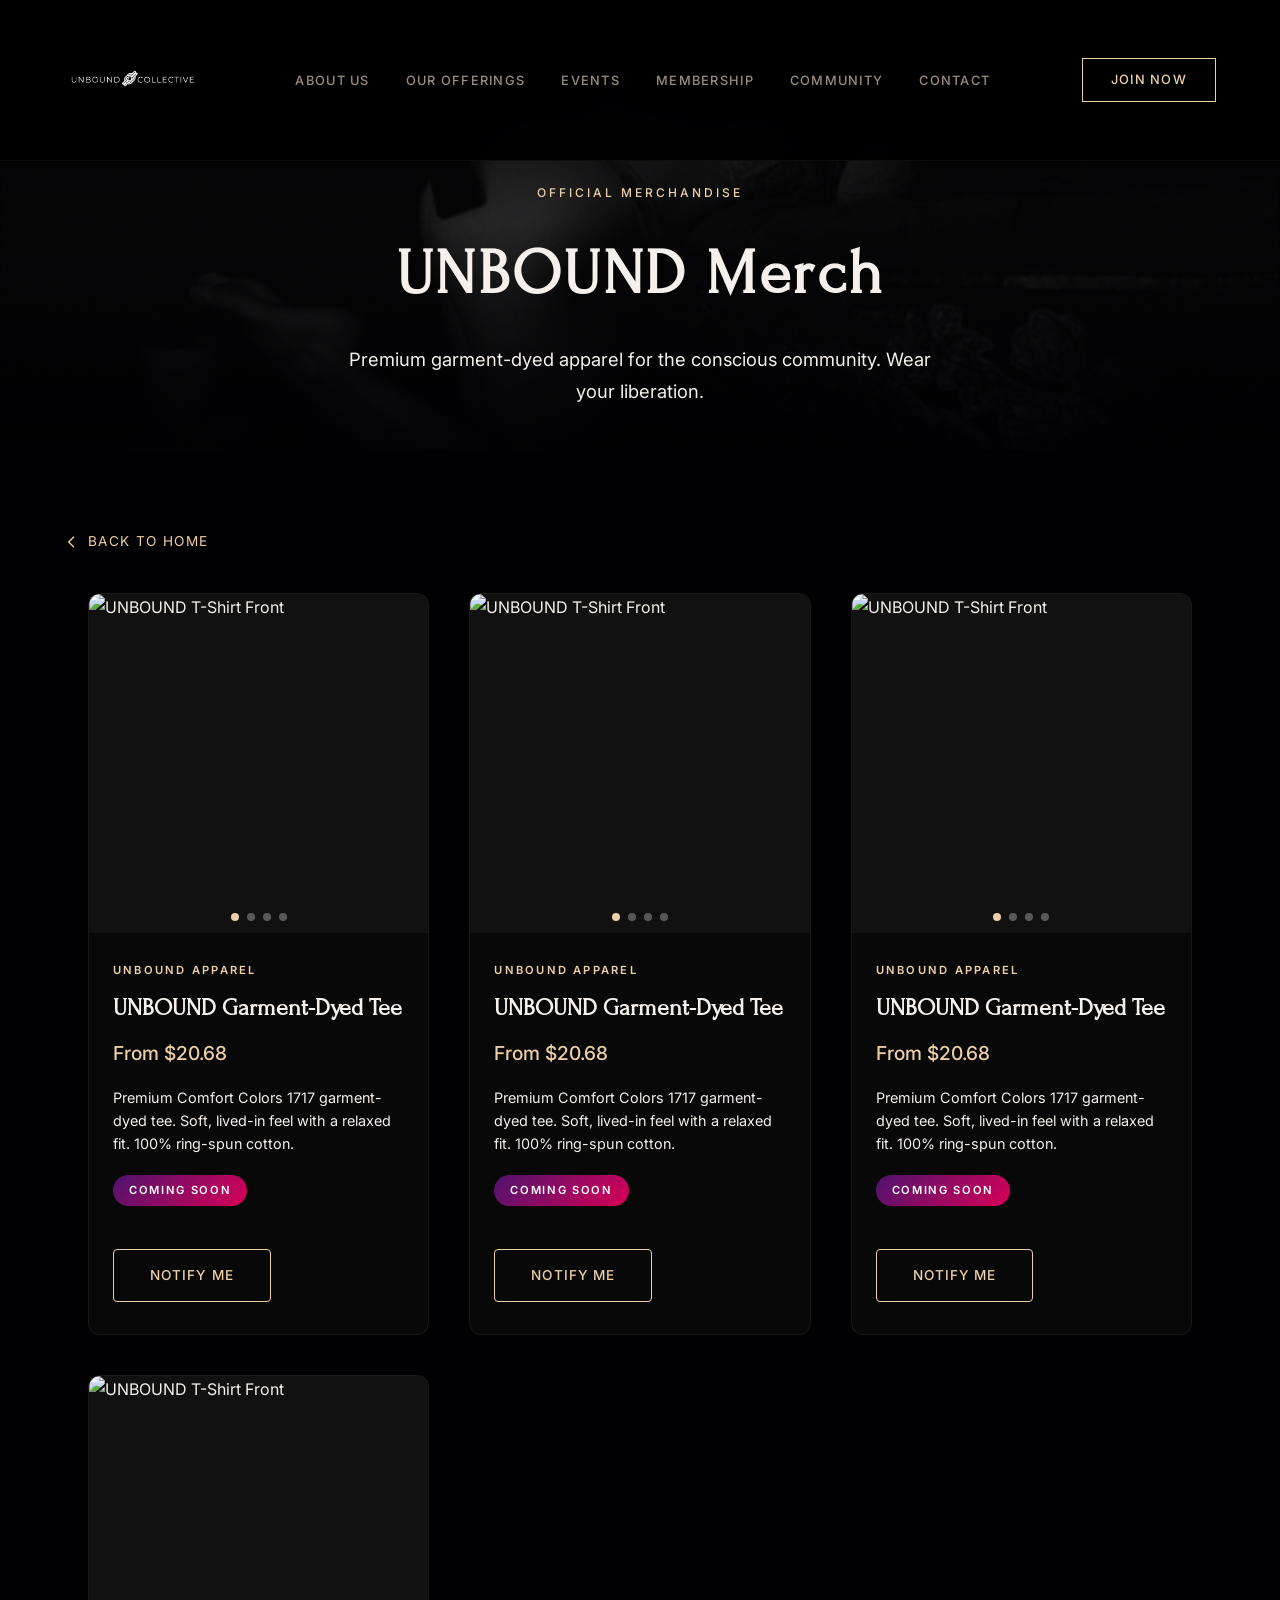
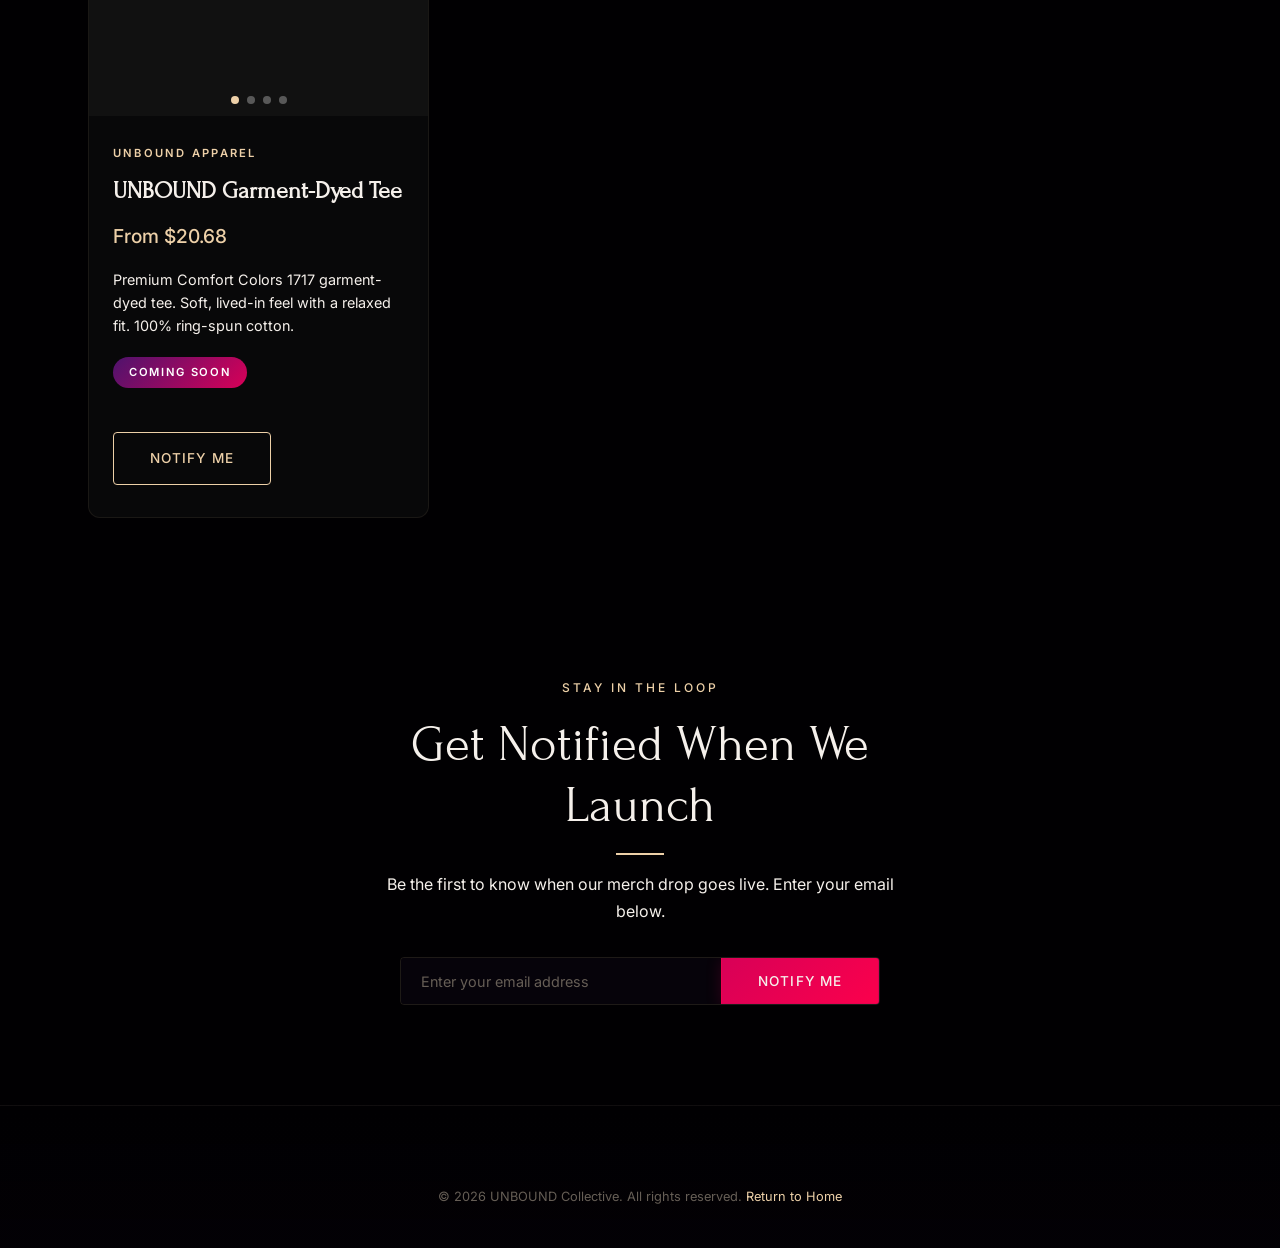
==== merch.html @ 44824652 "Add merch.html page with Printify products, link from main site merch teaser" ====
<!DOCTYPE html>
<html lang="en">
<head>
    <meta charset="UTF-8">
    <meta name="viewport" content="width=device-width, initial-scale=1.0">
    <title>UNBOUND Collective — Merch</title>
    <meta name="description" content="Official UNBOUND Collective merchandise. Premium garment-dyed apparel for the conscious community.">
    <meta property="og:title" content="UNBOUND Collective — Merch">
    <meta property="og:description" content="Official UNBOUND Collective merchandise.">
    <meta property="og:type" content="website">
    <meta property="og:image" content="assets/logo-icon.png">
    <link rel="icon" type="image/png" href="assets/logo-icon.png">
    <link rel="apple-touch-icon" href="assets/logo-icon.png">
    <link rel="preconnect" href="https://fonts.googleapis.com">
    <link rel="preconnect" href="https://fonts.gstatic.com" crossorigin>
    <link href="https://fonts.googleapis.com/css2?family=Forum&family=Inter:wght@300;400;500;600&display=swap" rel="stylesheet">
    <link rel="stylesheet" href="styles.css">
    <style>
        /* ===== MERCH PAGE SPECIFIC STYLES ===== */
        .merch-hero {
            min-height: 50vh;
            display: flex;
            align-items: center;
            justify-content: center;
            text-align: center;
            position: relative;
            overflow: hidden;
            padding-top: 140px;
        }
        .merch-hero .section-bg-photo {
            position: absolute;
            inset: 0;
            width: 100%;
            height: 100%;
            object-fit: cover;
            opacity: 0.4;
        }
        .merch-hero .section-bg-overlay {
            position: absolute;
            inset: 0;
            background: linear-gradient(180deg, rgba(1,0,2,0.9) 0%, rgba(1,0,2,0.5) 50%, rgba(1,0,2,0.95) 100%);
        }
        .merch-hero .container {
            position: relative;
            z-index: 2;
        }
        .merch-hero h1 {
            font-family: var(--font-heading);
            font-size: clamp(2.5rem, 5vw, 4.5rem);
            color: var(--text-primary);
            margin-bottom: 16px;
            letter-spacing: 0.04em;
        }
        .merch-hero p {
            color: var(--text-secondary);
            font-size: 1.15rem;
            max-width: 600px;
            margin: 0 auto;
        }

        /* Product Grid */
        .products-section {
            padding: 80px 0 100px;
        }
        .product-grid {
            display: grid;
            grid-template-columns: repeat(auto-fill, minmax(320px, 1fr));
            gap: 40px;
            max-width: 1200px;
            margin: 0 auto;
            padding: 0 24px;
        }
        .product-card {
            background: rgba(255,255,255,0.03);
            border: 1px solid rgba(237, 208, 168, 0.08);
            border-radius: 12px;
            overflow: hidden;
            transition: transform 0.4s ease, box-shadow 0.4s ease;
        }
        .product-card:hover {
            transform: translateY(-6px);
            box-shadow: 0 20px 60px rgba(0,0,0,0.4);
        }

        /* Image Gallery */
        .product-gallery {
            position: relative;
            aspect-ratio: 1;
            overflow: hidden;
            background: #111;
        }
        .product-gallery img {
            width: 100%;
            height: 100%;
            object-fit: cover;
            position: absolute;
            inset: 0;
            opacity: 0;
            transition: opacity 0.5s ease;
        }
        .product-gallery img.active {
            opacity: 1;
        }
        .gallery-dots {
            position: absolute;
            bottom: 12px;
            left: 50%;
            transform: translateX(-50%);
            display: flex;
            gap: 8px;
            z-index: 3;
        }
        .gallery-dot {
            width: 8px;
            height: 8px;
            border-radius: 50%;
            background: rgba(255,255,255,0.3);
            border: none;
            cursor: pointer;
            transition: background 0.3s;
            padding: 0;
        }
        .gallery-dot.active {
            background: var(--gold);
        }
        .gallery-arrows {
            position: absolute;
            inset: 0;
            display: flex;
            align-items: center;
            justify-content: space-between;
            padding: 0 8px;
            z-index: 2;
            pointer-events: none;
        }
        .gallery-arrow {
            width: 36px;
            height: 36px;
            border-radius: 50%;
            background: rgba(0,0,0,0.5);
            border: 1px solid rgba(237,208,168,0.15);
            color: var(--gold);
            display: flex;
            align-items: center;
            justify-content: center;
            cursor: pointer;
            pointer-events: all;
            transition: background 0.3s;
            opacity: 0;
        }
        .product-card:hover .gallery-arrow {
            opacity: 1;
        }
        .gallery-arrow:hover {
            background: rgba(0,0,0,0.8);
        }

        /* Product Info */
        .product-info {
            padding: 28px 24px 32px;
        }
        .product-label {
            font-family: var(--font-body);
            font-size: 0.7rem;
            font-weight: 600;
            letter-spacing: 0.2em;
            text-transform: uppercase;
            color: var(--gold);
            margin-bottom: 8px;
            display: block;
        }
        .product-title {
            font-family: var(--font-heading);
            font-size: 1.5rem;
            color: var(--text-primary);
            margin-bottom: 8px;
        }
        .product-price {
            font-family: var(--font-body);
            font-size: 1.2rem;
            color: var(--gold);
            margin-bottom: 16px;
            font-weight: 500;
        }
        .product-description {
            font-size: 0.9rem;
            color: var(--text-secondary);
            line-height: 1.6;
            margin-bottom: 20px;
        }
        .color-swatches {
            display: flex;
            gap: 10px;
            margin-bottom: 20px;
        }
        .color-swatch {
            width: 28px;
            height: 28px;
            border-radius: 50%;
            border: 2px solid transparent;
            cursor: pointer;
            transition: border-color 0.3s, transform 0.3s;
        }
        .color-swatch.active,
        .color-swatch:hover {
            border-color: var(--gold);
            transform: scale(1.15);
        }

        /* Back to home */
        .back-link {
            display: inline-flex;
            align-items: center;
            gap: 8px;
            color: var(--gold);
            text-decoration: none;
            font-family: var(--font-body);
            font-size: 0.85rem;
            letter-spacing: 0.1em;
            text-transform: uppercase;
            margin-bottom: 40px;
            transition: opacity 0.3s;
        }
        .back-link:hover {
            opacity: 0.7;
        }

        /* Coming soon overlay */
        .coming-soon-badge {
            display: inline-block;
            background: linear-gradient(135deg, #4E136D 0%, #D80057 100%);
            color: white;
            font-size: 0.7rem;
            font-weight: 600;
            letter-spacing: 0.15em;
            text-transform: uppercase;
            padding: 6px 16px;
            border-radius: 20px;
            margin-bottom: 16px;
        }

        @media (max-width: 768px) {
            .product-grid {
                grid-template-columns: 1fr;
                gap: 24px;
            }
            .merch-hero {
                padding-top: 120px;
                min-height: 40vh;
            }
        }
    </style>
</head>
<body>

    <!-- ===== NAVIGATION BAR ===== -->
    <nav class="navbar scrolled" id="navbar">
        <div class="nav-container">
            <a href="index.html" class="nav-logo">
                <img src="assets/logo-full.png" alt="UNBOUND Collective" class="logo-img">
            </a>
            <button class="nav-toggle" id="navToggle" aria-label="Toggle navigation">
                <span></span>
                <span></span>
                <span></span>
            </button>
            <ul class="nav-menu" id="navMenu">
                <li><a href="index.html#about" class="nav-link">About Us</a></li>
                <li><a href="index.html#offerings" class="nav-link">Our Offerings</a></li>
                <li><a href="index.html#events" class="nav-link">Events</a></li>
                <li><a href="index.html#membership" class="nav-link">Membership</a></li>
                <li><a href="https://community.unboundcollective.io" class="nav-link" target="_blank">Community</a></li>
                <li><a href="index.html#contact" class="nav-link">Contact</a></li>
            </ul>
            <a href="https://community.unboundcollective.io" class="nav-cta" target="_blank">Join Now</a>
        </div>
    </nav>

    <!-- ===== MERCH HERO ===== -->
    <section class="merch-hero">
        <img src="assets/photo-shibari-bw.jpg" alt="" class="section-bg-photo">
        <div class="section-bg-overlay"></div>
        <div class="container">
            <span class="section-label">OFFICIAL MERCHANDISE</span>
            <h1>UNBOUND Merch</h1>
            <p>Premium garment-dyed apparel for the conscious community. Wear your liberation.</p>
        </div>
    </section>

    <!-- ===== PRODUCTS ===== -->
    <section class="products-section">
        <div class="container">
            <a href="index.html" class="back-link">
                <svg width="16" height="16" viewBox="0 0 24 24" fill="none" stroke="currentColor" stroke-width="2"><polyline points="15,4 7,12 15,20"/></svg>
                Back to Home
            </a>

            <div class="product-grid">

                <!-- PRODUCT 1: Color 1 (default) -->
                <div class="product-card">
                    <div class="product-gallery" data-product="tshirt-1">
                        <img src="https://images-api.printify.com/mockup/69c85ca48ac9a0544a0ee8f2/73207/98445/unisex-garment-dyed-t-shirt.jpg?camera_label=front" alt="UNBOUND T-Shirt Front" class="active">
                        <img src="https://images-api.printify.com/mockup/69c85ca48ac9a0544a0ee8f2/73207/98446/unisex-garment-dyed-t-shirt.jpg?camera_label=back" alt="UNBOUND T-Shirt Back">
                        <img src="https://images-api.printify.com/mockup/69c85ca48ac9a0544a0ee8f2/73207/112433/unisex-garment-dyed-t-shirt.jpg?camera_label=person-1-front" alt="UNBOUND T-Shirt Model">
                        <img src="https://images-api.printify.com/mockup/69c85ca48ac9a0544a0ee8f2/73207/100629/unisex-garment-dyed-t-shirt.jpg?camera_label=folded" alt="UNBOUND T-Shirt Folded">
                        <div class="gallery-arrows">
                            <button class="gallery-arrow gallery-prev" aria-label="Previous image">
                                <svg width="14" height="14" viewBox="0 0 24 24" fill="none" stroke="currentColor" stroke-width="2"><polyline points="15,4 7,12 15,20"/></svg>
                            </button>
                            <button class="gallery-arrow gallery-next" aria-label="Next image">
                                <svg width="14" height="14" viewBox="0 0 24 24" fill="none" stroke="currentColor" stroke-width="2"><polyline points="9,4 17,12 9,20"/></svg>
                            </button>
                        </div>
                        <div class="gallery-dots">
                            <button class="gallery-dot active" data-index="0"></button>
                            <button class="gallery-dot" data-index="1"></button>
                            <button class="gallery-dot" data-index="2"></button>
                            <button class="gallery-dot" data-index="3"></button>
                        </div>
                    </div>
                    <div class="product-info">
                        <span class="product-label">UNBOUND APPAREL</span>
                        <h3 class="product-title">UNBOUND Garment-Dyed Tee</h3>
                        <div class="product-price">From $20.68</div>
                        <p class="product-description">Premium Comfort Colors 1717 garment-dyed tee. Soft, lived-in feel with a relaxed fit. 100% ring-spun cotton.</p>
                        <span class="coming-soon-badge">Coming Soon</span>
                        <br><br>
                        <a href="#contact-merch" class="btn btn-outline">Notify Me</a>
                    </div>
                </div>

                <!-- PRODUCT 1: Color 2 -->
                <div class="product-card">
                    <div class="product-gallery" data-product="tshirt-2">
                        <img src="https://images-api.printify.com/mockup/69c85ca48ac9a0544a0ee8f2/79048/98445/unisex-garment-dyed-t-shirt.jpg?camera_label=front" alt="UNBOUND T-Shirt Front" class="active">
                        <img src="https://images-api.printify.com/mockup/69c85ca48ac9a0544a0ee8f2/79048/98446/unisex-garment-dyed-t-shirt.jpg?camera_label=back" alt="UNBOUND T-Shirt Back">
                        <img src="https://images-api.printify.com/mockup/69c85ca48ac9a0544a0ee8f2/79048/112433/unisex-garment-dyed-t-shirt.jpg?camera_label=person-1-front" alt="UNBOUND T-Shirt Model">
                        <img src="https://images-api.printify.com/mockup/69c85ca48ac9a0544a0ee8f2/79048/100629/unisex-garment-dyed-t-shirt.jpg?camera_label=folded" alt="UNBOUND T-Shirt Folded">
                        <div class="gallery-arrows">
                            <button class="gallery-arrow gallery-prev" aria-label="Previous image">
                                <svg width="14" height="14" viewBox="0 0 24 24" fill="none" stroke="currentColor" stroke-width="2"><polyline points="15,4 7,12 15,20"/></svg>
                            </button>
                            <button class="gallery-arrow gallery-next" aria-label="Next image">
                                <svg width="14" height="14" viewBox="0 0 24 24" fill="none" stroke="currentColor" stroke-width="2"><polyline points="9,4 17,12 9,20"/></svg>
                            </button>
                        </div>
                        <div class="gallery-dots">
                            <button class="gallery-dot active" data-index="0"></button>
                            <button class="gallery-dot" data-index="1"></button>
                            <button class="gallery-dot" data-index="2"></button>
                            <button class="gallery-dot" data-index="3"></button>
                        </div>
                    </div>
                    <div class="product-info">
                        <span class="product-label">UNBOUND APPAREL</span>
                        <h3 class="product-title">UNBOUND Garment-Dyed Tee</h3>
                        <div class="product-price">From $20.68</div>
                        <p class="product-description">Premium Comfort Colors 1717 garment-dyed tee. Soft, lived-in feel with a relaxed fit. 100% ring-spun cotton.</p>
                        <span class="coming-soon-badge">Coming Soon</span>
                        <br><br>
                        <a href="#contact-merch" class="btn btn-outline">Notify Me</a>
                    </div>
                </div>

                <!-- PRODUCT 1: Color 3 -->
                <div class="product-card">
                    <div class="product-gallery" data-product="tshirt-3">
                        <img src="https://images-api.printify.com/mockup/69c85ca48ac9a0544a0ee8f2/78963/98445/unisex-garment-dyed-t-shirt.jpg?camera_label=front" alt="UNBOUND T-Shirt Front" class="active">
                        <img src="https://images-api.printify.com/mockup/69c85ca48ac9a0544a0ee8f2/78963/98446/unisex-garment-dyed-t-shirt.jpg?camera_label=back" alt="UNBOUND T-Shirt Back">
                        <img src="https://images-api.printify.com/mockup/69c85ca48ac9a0544a0ee8f2/78963/112433/unisex-garment-dyed-t-shirt.jpg?camera_label=person-1-front" alt="UNBOUND T-Shirt Model">
                        <img src="https://images-api.printify.com/mockup/69c85ca48ac9a0544a0ee8f2/78963/100629/unisex-garment-dyed-t-shirt.jpg?camera_label=folded" alt="UNBOUND T-Shirt Folded">
                        <div class="gallery-arrows">
                            <button class="gallery-arrow gallery-prev" aria-label="Previous image">
                                <svg width="14" height="14" viewBox="0 0 24 24" fill="none" stroke="currentColor" stroke-width="2"><polyline points="15,4 7,12 15,20"/></svg>
                            </button>
                            <button class="gallery-arrow gallery-next" aria-label="Next image">
                                <svg width="14" height="14" viewBox="0 0 24 24" fill="none" stroke="currentColor" stroke-width="2"><polyline points="9,4 17,12 9,20"/></svg>
                            </button>
                        </div>
                        <div class="gallery-dots">
                            <button class="gallery-dot active" data-index="0"></button>
                            <button class="gallery-dot" data-index="1"></button>
                            <button class="gallery-dot" data-index="2"></button>
                            <button class="gallery-dot" data-index="3"></button>
                        </div>
                    </div>
                    <div class="product-info">
                        <span class="product-label">UNBOUND APPAREL</span>
                        <h3 class="product-title">UNBOUND Garment-Dyed Tee</h3>
                        <div class="product-price">From $20.68</div>
                        <p class="product-description">Premium Comfort Colors 1717 garment-dyed tee. Soft, lived-in feel with a relaxed fit. 100% ring-spun cotton.</p>
                        <span class="coming-soon-badge">Coming Soon</span>
                        <br><br>
                        <a href="#contact-merch" class="btn btn-outline">Notify Me</a>
                    </div>
                </div>

                <!-- PRODUCT 1: Color 4 -->
                <div class="product-card">
                    <div class="product-gallery" data-product="tshirt-4">
                        <img src="https://images-api.printify.com/mockup/69c85ca48ac9a0544a0ee8f2/78958/98445/unisex-garment-dyed-t-shirt.jpg?camera_label=front" alt="UNBOUND T-Shirt Front" class="active">
                        <img src="https://images-api.printify.com/mockup/69c85ca48ac9a0544a0ee8f2/78958/98446/unisex-garment-dyed-t-shirt.jpg?camera_label=back" alt="UNBOUND T-Shirt Back">
                        <img src="https://images-api.printify.com/mockup/69c85ca48ac9a0544a0ee8f2/78958/112433/unisex-garment-dyed-t-shirt.jpg?camera_label=person-1-front" alt="UNBOUND T-Shirt Model">
                        <img src="https://images-api.printify.com/mockup/69c85ca48ac9a0544a0ee8f2/78958/100629/unisex-garment-dyed-t-shirt.jpg?camera_label=folded" alt="UNBOUND T-Shirt Folded">
                        <div class="gallery-arrows">
                            <button class="gallery-arrow gallery-prev" aria-label="Previous image">
                                <svg width="14" height="14" viewBox="0 0 24 24" fill="none" stroke="currentColor" stroke-width="2"><polyline points="15,4 7,12 15,20"/></svg>
                            </button>
                            <button class="gallery-arrow gallery-next" aria-label="Next image">
                                <svg width="14" height="14" viewBox="0 0 24 24" fill="none" stroke="currentColor" stroke-width="2"><polyline points="9,4 17,12 9,20"/></svg>
                            </button>
                        </div>
                        <div class="gallery-dots">
                            <button class="gallery-dot active" data-index="0"></button>
                            <button class="gallery-dot" data-index="1"></button>
                            <button class="gallery-dot" data-index="2"></button>
                            <button class="gallery-dot" data-index="3"></button>
                        </div>
                    </div>
                    <div class="product-info">
                        <span class="product-label">UNBOUND APPAREL</span>
                        <h3 class="product-title">UNBOUND Garment-Dyed Tee</h3>
                        <div class="product-price">From $20.68</div>
                        <p class="product-description">Premium Comfort Colors 1717 garment-dyed tee. Soft, lived-in feel with a relaxed fit. 100% ring-spun cotton.</p>
                        <span class="coming-soon-badge">Coming Soon</span>
                        <br><br>
                        <a href="#contact-merch" class="btn btn-outline">Notify Me</a>
                    </div>
                </div>

            </div>
        </div>
    </section>

    <!-- ===== NOTIFY ME / CONTACT ===== -->
    <section class="section" id="contact-merch" style="padding: 60px 0 100px;">
        <div class="container" style="max-width: 600px; text-align: center;">
            <span class="section-label">STAY IN THE LOOP</span>
            <h2 class="section-title" style="margin-bottom: 16px;">Get Notified When We Launch</h2>
            <p style="color: var(--text-secondary); margin-bottom: 32px;">Be the first to know when our merch drop goes live. Enter your email below.</p>
            <form class="newsletter-input-group" action="#mailerlite-form" method="POST" style="max-width: 480px; margin: 0 auto;">
                <input type="email" placeholder="Enter your email address" required aria-label="Email address">
                <button type="submit" class="btn btn-primary">Notify Me</button>
            </form>
        </div>
    </section>

    <!-- ===== FOOTER ===== -->
    <footer class="footer">
        <div class="container">
            <div class="footer-bottom" style="border-top: none; padding-top: 0;">
                <p>&copy; 2026 UNBOUND Collective. All rights reserved. <a href="index.html" style="color: var(--gold); text-decoration: none;">Return to Home</a></p>
            </div>
        </div>
    </footer>

    <script>
    // ===== Product Gallery Navigation =====
    document.querySelectorAll('.product-gallery').forEach(gallery => {
        const images = gallery.querySelectorAll('img');
        const dots = gallery.querySelectorAll('.gallery-dot');
        const prevBtn = gallery.querySelector('.gallery-prev');
        const nextBtn = gallery.querySelector('.gallery-next');
        let current = 0;

        function showImage(index) {
            images.forEach(img => img.classList.remove('active'));
            dots.forEach(dot => dot.classList.remove('active'));
            current = (index + images.length) % images.length;
            images[current].classList.add('active');
            dots[current].classList.add('active');
        }

        prevBtn.addEventListener('click', () => showImage(current - 1));
        nextBtn.addEventListener('click', () => showImage(current + 1));
        dots.forEach(dot => {
            dot.addEventListener('click', () => showImage(parseInt(dot.dataset.index)));
        });
    });

    // ===== Mobile Nav Toggle =====
    const navToggle = document.getElementById('navToggle');
    const navMenu = document.getElementById('navMenu');
    if (navToggle && navMenu) {
        navToggle.addEventListener('click', () => {
            navMenu.classList.toggle('active');
            navToggle.classList.toggle('active');
        });
    }
    </script>

</body>
</html>
---- styles.css ----
/* ============================================
   UNBOUND COLLECTIVE — PREMIUM DESIGN SYSTEM
   ============================================ */

/* ---- CSS Variables ---- */
:root {
    --bg-primary: #010002;
    --bg-secondary: #0a0510;
    --purple-deep: #4E136D;
    --purple-dark: #1a0a2e;
    --crimson: #D80057;
    --pink: #FB004C;
    --gold: #EDD0A8;
    --text-white: #F5F0EB;
    --text-muted: #9A8C7E;
    --text-dim: #665e56;
    --font-heading: 'Forum', serif;
    --font-body: 'Inter', sans-serif;
    --transition: 0.4s cubic-bezier(0.25, 0.46, 0.45, 0.94);
    --glass-bg: rgba(10, 5, 16, 0.55);
    --glass-border: rgba(237, 208, 168, 0.08);
    --glass-blur: 12px;
}

/* ---- Reset & Base ---- */
*, *::before, *::after { box-sizing: border-box; margin: 0; padding: 0; }

html { scroll-behavior: smooth; }

body {
    font-family: var(--font-body);
    background: var(--bg-primary);
    color: var(--text-white);
    line-height: 1.7;
    -webkit-font-smoothing: antialiased;
    overflow-x: hidden;
}

a { color: var(--gold); text-decoration: none; transition: color var(--transition); }
a:hover { color: var(--text-white); }

img { max-width: 100%; height: auto; display: block; }

.container { max-width: 1200px; margin: 0 auto; padding: 0 24px; }

.section { padding: 120px 0; position: relative; }

/* ---- Glassmorphism Card Utility ---- */
.glass-card {
    background: var(--glass-bg);
    backdrop-filter: blur(var(--glass-blur));
    -webkit-backdrop-filter: blur(var(--glass-blur));
    border: 1px solid var(--glass-border);
    border-radius: 12px;
}

/* ---- Section Background Utilities ---- */
.has-bg-photo {
    position: relative;
    overflow: hidden;
}

.section-bg-photo {
    position: absolute;
    inset: 0;
    width: 100%;
    height: 100%;
    object-fit: cover;
    opacity: 0.18;
    filter: blur(1px);
}

.section-bg-overlay {
    position: absolute;
    inset: 0;
    background: linear-gradient(180deg,
        rgba(1, 0, 2, 0.85) 0%,
        rgba(1, 0, 2, 0.75) 50%,
        rgba(1, 0, 2, 0.9) 100%
    );
}

.section-bg-overlay.overlay-purple {
    background: linear-gradient(180deg,
        rgba(1, 0, 2, 0.8) 0%,
        rgba(78, 19, 109, 0.25) 50%,
        rgba(1, 0, 2, 0.88) 100%
    );
}

.section-bg-overlay.overlay-deep-purple {
    background: linear-gradient(180deg,
        rgba(1, 0, 2, 0.82) 0%,
        rgba(26, 10, 46, 0.5) 50%,
        rgba(1, 0, 2, 0.9) 100%
    );
}

.section-bg-overlay.overlay-heavy {
    background: linear-gradient(180deg,
        rgba(1, 0, 2, 0.9) 0%,
        rgba(1, 0, 2, 0.82) 50%,
        rgba(1, 0, 2, 0.95) 100%
    );
}

.has-bg-photo .container {
    position: relative;
    z-index: 1;
}

/* ---- Section Dividers ---- */
.section-divider {
    display: flex;
    justify-content: center;
    padding: 0;
    height: 1px;
    position: relative;
}

.section-divider span {
    display: block;
    width: 120px;
    height: 1px;
    background: linear-gradient(90deg, transparent, var(--gold), transparent);
    opacity: 0.4;
}

/* ---- Section Header ---- */
.section-label {
    display: block;
    font-family: var(--font-body);
    font-size: 0.75rem;
    font-weight: 500;
    letter-spacing: 0.25em;
    color: var(--gold);
    text-transform: uppercase;
    margin-bottom: 16px;
    text-align: center;
}

.section-title {
    font-family: var(--font-heading);
    font-size: clamp(2rem, 4vw, 3.5rem);
    font-weight: 400;
    color: var(--text-white);
    line-height: 1.2;
    margin-bottom: 20px;
    text-align: center;
}

.section-title::after {
    content: '';
    display: block;
    width: 48px;
    height: 2px;
    background: var(--gold);
    margin: 16px auto 0;
}

.section-subtitle {
    font-size: 1.05rem;
    color: var(--text-muted);
    max-width: 640px;
    margin: 0 auto;
    text-align: center;
    line-height: 1.8;
}

.section-header {
    margin-bottom: 64px;
}

/* ---- Buttons ---- */
.btn {
    display: inline-flex;
    align-items: center;
    justify-content: center;
    padding: 14px 36px;
    border: none;
    border-radius: 4px;
    font-family: var(--font-body);
    font-size: 0.85rem;
    font-weight: 500;
    letter-spacing: 0.08em;
    text-transform: uppercase;
    cursor: pointer;
    transition: all var(--transition);
    text-decoration: none;
    gap: 8px;
}

.btn-primary {
    background: linear-gradient(135deg, var(--crimson), var(--pink));
    color: var(--text-white);
    border: 1px solid rgba(216, 0, 87, 0.3);
    box-shadow: 0 2px 16px rgba(216, 0, 87, 0.2);
}

.btn-primary:hover {
    color: var(--text-white);
    transform: translateY(-1px) scale(1.02);
    box-shadow: 0 4px 24px rgba(216, 0, 87, 0.4);
}

.btn-outline {
    background: transparent;
    color: var(--gold);
    border: 1px solid var(--gold);
}

.btn-outline:hover {
    background: var(--gold);
    color: var(--bg-primary);
}

.btn-small {
    padding: 10px 24px;
    font-size: 0.75rem;
}

.btn-large {
    padding: 18px 44px;
    font-size: 0.9rem;
}

/* ============================================
   1. NAVIGATION BAR
   ============================================ */
.navbar {
    position: fixed;
    top: 0;
    left: 0;
    right: 0;
    z-index: 1000;
    padding: 16px 0;
    transition: all var(--transition);
    background: transparent;
}

.navbar.scrolled {
    background: rgba(1, 0, 2, 0.92);
    backdrop-filter: blur(20px);
    -webkit-backdrop-filter: blur(20px);
    padding: 10px 0;
    border-bottom: 1px solid rgba(237, 208, 168, 0.06);
}

.nav-container {
    max-width: 1200px;
    margin: 0 auto;
    padding: 0 24px;
    display: flex;
    align-items: center;
    justify-content: space-between;
}

.logo-img {
    height: 140px;
    width: auto;
    filter: invert(1);
}

.nav-menu {
    display: flex;
    list-style: none;
    gap: 36px;
}

.nav-link {
    color: var(--text-muted);
    font-size: 0.8rem;
    font-weight: 500;
    letter-spacing: 0.1em;
    text-transform: uppercase;
    transition: color var(--transition);
}

.nav-link:hover { color: var(--gold); }

.nav-cta {
    display: inline-flex;
    align-items: center;
    padding: 10px 28px;
    border: 1px solid var(--gold);
    color: var(--gold);
    font-size: 0.8rem;
    font-weight: 500;
    letter-spacing: 0.1em;
    text-transform: uppercase;
    transition: all var(--transition);
}

.nav-cta:hover {
    background: var(--gold);
    color: var(--bg-primary);
}

.nav-toggle {
    display: none;
    flex-direction: column;
    gap: 5px;
    background: none;
    border: none;
    cursor: pointer;
    padding: 4px;
}

.nav-toggle span {
    display: block;
    width: 24px;
    height: 1.5px;
    background: var(--gold);
    transition: all 0.3s;
}

/* ============================================
   2. HERO CAROUSEL
   ============================================ */
.hero {
    position: relative;
    height: 100vh;
    min-height: 600px;
    overflow: hidden;
}

.hero-slide {
    position: absolute;
    inset: 0;
    opacity: 0;
    transition: opacity 1.2s ease;
    z-index: 0;
}

.hero-slide.active {
    opacity: 1;
    z-index: 1;
}

.hero-bg {
    position: absolute;
    inset: 0;
    width: 100%;
    height: 100%;
}

.hero-bg-img {
    width: 100%;
    height: 100%;
    object-fit: cover;
}

.hero-overlay {
    position: absolute;
    inset: 0;
    background: linear-gradient(180deg,
        rgba(1, 0, 2, 0.5) 0%,
        rgba(1, 0, 2, 0.4) 40%,
        rgba(1, 0, 2, 0.7) 100%
    );
}

.hero-content {
    position: absolute;
    inset: 0;
    display: flex;
    flex-direction: column;
    justify-content: center;
    align-items: center;
    text-align: center;
    z-index: 2;
    padding: 120px 24px 80px;
}

.hero-label {
    font-family: var(--font-body);
    font-size: 0.75rem;
    font-weight: 500;
    letter-spacing: 0.3em;
    color: var(--gold);
    text-transform: uppercase;
    margin-bottom: 24px;
}

.hero-title {
    font-family: var(--font-heading);
    font-size: clamp(2.5rem, 5.5vw, 5rem);
    font-weight: 400;
    line-height: 1.15;
    color: var(--text-white);
    margin-bottom: 24px;
    max-width: 900px;
    margin-left: auto;
    margin-right: auto;
}

.hero-subtitle {
    font-size: 1.1rem;
    color: rgba(245, 240, 235, 0.7);
    max-width: 600px;
    margin-bottom: 40px;
    line-height: 1.8;
}

/* Hero Navigation */
.hero-arrow {
    position: absolute;
    top: 50%;
    transform: translateY(-50%);
    z-index: 10;
    background: rgba(255, 255, 255, 0.06);
    border: 1px solid rgba(237, 208, 168, 0.12);
    color: var(--gold);
    width: 44px;
    height: 44px;
    border-radius: 50%;
    display: flex;
    align-items: center;
    justify-content: center;
    cursor: pointer;
    transition: all 0.4s ease;
    opacity: 0.5;
}

.hero-arrow:hover {
    opacity: 1;
    background: rgba(255, 255, 255, 0.12);
    border-color: var(--gold);
}

.hero-arrow-left { left: 28px; }
.hero-arrow-right { right: 28px; }

.hero-nav {
    position: absolute;
    bottom: 100px;
    left: 50%;
    transform: translateX(-50%);
    z-index: 10;
    display: flex;
    gap: 12px;
}

.hero-dot {
    width: 10px;
    height: 10px;
    border-radius: 50%;
    border: 1px solid var(--gold);
    background: transparent;
    cursor: pointer;
    transition: all var(--transition);
}

.hero-dot.active {
    background: var(--gold);
    box-shadow: 0 0 12px rgba(237, 208, 168, 0.5);
}

.scroll-indicator {
    position: absolute;
    bottom: 40px;
    left: 50%;
    transform: translateX(-50%);
    z-index: 10;
    display: flex;
    flex-direction: column;
    align-items: center;
    gap: 8px;
    color: var(--text-muted);
    font-size: 0.65rem;
    letter-spacing: 0.2em;
    text-transform: uppercase;
}

.scroll-line {
    width: 1px;
    height: 36px;
    background: var(--gold);
    animation: scrollPulse 2s ease infinite;
}

@keyframes scrollPulse {
    0%, 100% { opacity: 0.3; transform: scaleY(0.5); }
    50% { opacity: 1; transform: scaleY(1); }
}

/* ============================================
   3. PILLARS / REDEFINING WELLNESS
   ============================================ */
.pillar-cards {
    display: grid;
    grid-template-columns: repeat(3, 1fr);
    gap: 28px;
    margin-bottom: 64px;
}

.pillar-card {
    padding: 40px 32px;
    text-align: center;
    border-top: 2px solid var(--purple-deep);
    box-shadow: 0 0 30px rgba(78, 19, 109, 0.15);
    transition: all var(--transition);
}

.pillar-card:hover {
    border-top-color: var(--gold);
    transform: translateY(-4px);
    box-shadow: 0 8px 40px rgba(78, 19, 109, 0.25);
}

.pillar-icon {
    margin-bottom: 24px;
    display: flex;
    justify-content: center;
}

.pillar-card h3 {
    font-family: var(--font-heading);
    font-size: 1.4rem;
    color: var(--text-white);
    margin-bottom: 16px;
}

.pillar-card p {
    font-size: 0.95rem;
    color: var(--text-muted);
    line-height: 1.7;
}

/* Stats Bar */
.stats-bar {
    display: flex;
    justify-content: center;
    align-items: center;
    gap: 0;
    padding: 40px 48px;
    border-radius: 12px;
    background: linear-gradient(135deg, var(--purple-deep), var(--bg-primary));
    border: 1px solid rgba(78, 19, 109, 0.4);
}

.stat {
    flex: 1;
    text-align: center;
    padding: 0 24px;
}

.stat-number {
    display: block;
    font-family: var(--font-heading);
    font-size: 2.5rem;
    color: var(--gold);
    margin-bottom: 4px;
}

.stat-label {
    font-size: 0.78rem;
    letter-spacing: 0.08em;
    text-transform: uppercase;
    color: var(--text-muted);
}

.stat-divider {
    width: 1px;
    height: 48px;
    background: rgba(237, 208, 168, 0.15);
}

/* ============================================
   4. PHILOSOPHY / BEYOND THE SEPARATION
   ============================================ */
.pain-points {
    display: grid;
    grid-template-columns: repeat(3, 1fr);
    gap: 24px;
    margin-bottom: 56px;
}

.pain-card {
    padding: 36px 28px;
    position: relative;
    overflow: hidden;
}

.pain-accent {
    position: absolute;
    top: 0;
    left: 0;
    width: 3px;
    height: 100%;
    background: var(--purple-deep);
    border-radius: 2px;
}

.pain-card h3 {
    font-family: var(--font-heading);
    font-size: 1.3rem;
    color: var(--text-white);
    margin-bottom: 12px;
    padding-left: 16px;
}

.pain-card p {
    font-size: 0.95rem;
    color: var(--text-muted);
    line-height: 1.7;
    padding-left: 16px;
}

.philosophy-quote {
    padding: 48px 0;
    margin: 0 auto;
    max-width: 800px;
    text-align: center;
    background: linear-gradient(90deg, transparent, rgba(78, 19, 109, 0.15), transparent);
    border-top: 1px solid rgba(237, 208, 168, 0.08);
    border-bottom: 1px solid rgba(237, 208, 168, 0.08);
    margin-bottom: 48px;
    padding-left: 24px;
    padding-right: 24px;
}

.philosophy-quote blockquote {
    font-family: var(--font-heading);
    font-size: 1.3rem;
    font-style: italic;
    color: var(--gold);
    line-height: 1.8;
}

.philosophy-approach {
    text-align: center;
    max-width: 680px;
    margin: 0 auto;
}

.philosophy-approach h3 {
    font-family: var(--font-heading);
    font-size: 1.6rem;
    color: var(--text-white);
    margin-bottom: 16px;
}

.philosophy-approach p {
    font-size: 1rem;
    color: var(--text-muted);
    line-height: 1.8;
    margin-bottom: 32px;
}

/* ============================================
   5. GALLERY
   ============================================ */
.gallery {
    background: linear-gradient(180deg, var(--bg-primary), var(--purple-dark), var(--bg-primary));
}

.gallery-grid {
    display: grid;
    grid-template-columns: repeat(4, 1fr);
    gap: 8px;
}

.gallery-item {
    overflow: hidden;
    border-radius: 6px;
    aspect-ratio: 1;
    position: relative;
}

.gallery-item.gallery-wide {
    grid-column: span 2;
    aspect-ratio: 2 / 1;
}

.gallery-item img {
    width: 100%;
    height: 100%;
    object-fit: cover;
    transition: transform 0.6s ease, filter 0.6s ease;
    filter: brightness(0.85) saturate(0.9);
}

.gallery-item:hover img {
    transform: scale(1.05);
    filter: brightness(1) saturate(1.1);
}

/* ============================================
   6. OFFERINGS (6-card)
   ============================================ */
.offerings {
    background: linear-gradient(180deg, var(--bg-primary), rgba(26, 10, 46, 0.2), var(--bg-primary));
}

.offerings-grid {
    display: grid;
    grid-template-columns: repeat(3, 1fr);
    gap: 24px;
}

.offering-card {
    position: relative;
    border-radius: 12px;
    overflow: hidden;
    height: 420px;
    cursor: pointer;
    transition: transform var(--transition);
}

.offering-card:hover {
    transform: translateY(-4px);
}

.offering-bg {
    position: absolute;
    inset: 0;
    width: 100%;
    height: 100%;
    object-fit: cover;
    transition: transform 0.6s ease;
}

.offering-card:hover .offering-bg {
    transform: scale(1.05);
}

.offering-overlay {
    position: absolute;
    inset: 0;
    background: linear-gradient(180deg,
        rgba(1, 0, 2, 0.2) 0%,
        rgba(1, 0, 2, 0.85) 100%
    );
}

.offering-content {
    position: absolute;
    bottom: 0;
    left: 0;
    right: 0;
    padding: 32px;
    z-index: 1;
}

.offering-label {
    font-size: 0.7rem;
    font-weight: 500;
    letter-spacing: 0.15em;
    color: var(--gold);
    text-transform: uppercase;
    margin-bottom: 8px;
    display: block;
}

.offering-title {
    font-family: var(--font-heading);
    font-size: 1.5rem;
    color: var(--text-white);
    margin-bottom: 12px;
}

.offering-desc {
    font-size: 0.88rem;
    color: rgba(245, 240, 235, 0.65);
    line-height: 1.6;
    margin-bottom: 20px;
}

/* ============================================
   7. VIDEO SECTION
   ============================================ */
.video-wrapper {
    display: grid;
    grid-template-columns: 1fr 1.5fr;
    gap: 48px;
    align-items: center;
}

.video-text h2 {
    text-align: left;
}

.video-text h2::after {
    margin: 16px 0 0;
}

.video-text .section-label {
    text-align: left;
}

.video-text p {
    font-size: 1rem;
    color: var(--text-muted);
    line-height: 1.8;
    margin: 20px 0 32px;
}

.video-embed {
    aspect-ratio: 16 / 9;
    border-radius: 12px;
    overflow: hidden;
    border: 1px solid rgba(237, 208, 168, 0.1);
    box-shadow: 0 8px 40px rgba(0, 0, 0, 0.5);
}

.video-embed iframe {
    width: 100%;
    height: 100%;
}

/* ============================================
   8. FEATURED EVENT
   ============================================ */
.event-card {
    padding: 48px;
    text-align: center;
}

.event-details {
    display: flex;
    align-items: center;
    gap: 48px;
    margin-bottom: 48px;
    text-align: left;
}

.event-date {
    display: flex;
    flex-direction: column;
    align-items: center;
    min-width: 100px;
    padding: 24px;
    border: 1px solid var(--gold);
    border-radius: 8px;
}

.event-month {
    font-size: 0.75rem;
    letter-spacing: 0.15em;
    color: var(--gold);
    text-transform: uppercase;
}

.event-day {
    font-family: var(--font-heading);
    font-size: 3rem;
    color: var(--text-white);
    line-height: 1;
}

.event-year {
    font-size: 0.7rem;
    color: var(--text-muted);
    letter-spacing: 0.1em;
}

.event-info h3 {
    font-family: var(--font-heading);
    font-size: 1.8rem;
    color: var(--text-white);
    margin-bottom: 12px;
}

.event-meta {
    display: flex;
    align-items: center;
    gap: 8px;
    font-size: 0.88rem;
    color: var(--text-muted);
    margin-bottom: 6px;
}

.event-description {
    font-size: 0.95rem;
    color: var(--text-muted);
    line-height: 1.7;
    margin-top: 12px;
}

.event-countdown {
    display: flex;
    justify-content: center;
    gap: 32px;
    margin-bottom: 40px;
}

.countdown-unit {
    text-align: center;
}

.countdown-number {
    display: block;
    font-family: var(--font-heading);
    font-size: 3rem;
    color: var(--gold);
    line-height: 1;
    min-width: 70px;
}

.countdown-label {
    font-size: 0.7rem;
    letter-spacing: 0.1em;
    text-transform: uppercase;
    color: var(--text-muted);
    margin-top: 8px;
    display: block;
}

.event-cta {
    display: flex;
    flex-direction: column;
    align-items: center;
    gap: 12px;
}

.event-limited {
    font-size: 0.8rem;
    color: var(--crimson);
    font-style: italic;
}

/* ============================================
   9. TEAM / WHO WE ARE
   ============================================ */
.team-grid {
    display: flex;
    justify-content: center;
    margin-bottom: 56px;
}

.team-member {
    text-align: center;
    padding: 32px;
    max-width: 360px;
}

.team-photo {
    width: 240px;
    height: 240px;
    border-radius: 8px;
    overflow: hidden;
    margin: 0 auto 24px;
    border: 2px solid rgba(237, 208, 168, 0.15);
}

.team-photo img {
    width: 100%;
    height: 100%;
    object-fit: cover;
}

.team-member h4 {
    font-family: var(--font-heading);
    font-size: 1.5rem;
    color: var(--text-white);
    margin-bottom: 4px;
}

.team-role {
    font-size: 0.8rem;
    letter-spacing: 0.1em;
    text-transform: uppercase;
    color: var(--gold);
    display: block;
    margin-bottom: 16px;
}

.team-member p {
    font-size: 0.9rem;
    color: var(--text-muted);
    line-height: 1.7;
}

.trust-badges {
    display: grid;
    grid-template-columns: repeat(4, 1fr);
    gap: 20px;
}

.trust-badge {
    padding: 28px 20px;
    text-align: center;
    display: flex;
    flex-direction: column;
    align-items: center;
    gap: 12px;
}

.trust-badge span {
    font-size: 0.82rem;
    color: var(--text-muted);
    letter-spacing: 0.04em;
}

/* ============================================
   10. MEMBERSHIP TIERS
   ============================================ */
.membership-grid {
    display: grid;
    grid-template-columns: repeat(4, 1fr);
    gap: 20px;
    margin-bottom: 40px;
}

.membership-card {
    padding: 36px 28px;
    text-align: center;
    position: relative;
    transition: all var(--transition);
}

.membership-card:hover {
    transform: translateY(-4px);
}

/* Tier-specific styling */
.tier-free {
    border-color: rgba(255, 255, 255, 0.06);
    opacity: 0.85;
}

.tier-practitioner {
    border-color: rgba(78, 19, 109, 0.4);
    border-top: 2px solid var(--purple-deep);
}

.tier-devotee {
    border-color: rgba(216, 0, 87, 0.3);
    border-top: 2px solid var(--crimson);
    box-shadow: 0 0 40px rgba(216, 0, 87, 0.12);
}

.tier-devotee:hover {
    box-shadow: 0 0 60px rgba(216, 0, 87, 0.2);
}

.tier-initiate {
    border-color: rgba(237, 208, 168, 0.2);
    border-top: 2px solid var(--gold);
}

.popular-badge {
    position: absolute;
    top: -1px;
    left: 50%;
    transform: translateX(-50%) translateY(-50%);
    background: linear-gradient(135deg, var(--crimson), var(--pink));
    color: var(--text-white);
    font-size: 0.65rem;
    font-weight: 600;
    letter-spacing: 0.12em;
    padding: 5px 16px;
    border-radius: 20px;
    text-transform: uppercase;
}

.membership-header {
    margin-bottom: 28px;
}

.membership-header h3 {
    font-family: var(--font-heading);
    font-size: 1.4rem;
    color: var(--text-white);
    margin-bottom: 12px;
}

.price-amount {
    font-family: var(--font-heading);
    font-size: 2.5rem;
    color: var(--gold);
}

.price-period {
    font-size: 0.85rem;
    color: var(--text-muted);
}

.membership-features {
    list-style: none;
    text-align: left;
    margin-bottom: 28px;
}

.membership-features li {
    display: flex;
    align-items: center;
    gap: 10px;
    padding: 8px 0;
    font-size: 0.88rem;
    border-bottom: 1px solid rgba(255, 255, 255, 0.04);
}

.membership-features li.included { color: var(--text-muted); }
.membership-features li.excluded { color: #444; }

.membership-cta {
    width: 100%;
}

.membership-note {
    text-align: center;
    color: var(--text-muted);
    font-size: 0.9rem;
}

.membership-note a {
    color: var(--gold);
    text-decoration: underline;
}

/* ============================================
   11. GUARANTEE
   ============================================ */
.guarantee {
    background: linear-gradient(180deg, var(--bg-primary), rgba(26, 10, 46, 0.15), var(--bg-primary));
}

.guarantee-grid {
    display: grid;
    grid-template-columns: repeat(3, 1fr);
    gap: 24px;
    margin-bottom: 48px;
}

.guarantee-card {
    padding: 40px 28px;
    text-align: center;
}

.guarantee-icon {
    margin-bottom: 20px;
}

.guarantee-card h3 {
    font-family: var(--font-heading);
    font-size: 1.2rem;
    color: var(--text-white);
    margin-bottom: 12px;
}

.guarantee-card p {
    font-size: 0.9rem;
    color: var(--text-muted);
    line-height: 1.7;
}

.satisfaction-badge {
    display: flex;
    justify-content: center;
}

.badge-circle {
    width: 120px;
    height: 120px;
    border-radius: 50%;
    border: 2px solid var(--gold);
    display: flex;
    flex-direction: column;
    justify-content: center;
    align-items: center;
    text-align: center;
}

.badge-number {
    font-family: var(--font-heading);
    font-size: 1.6rem;
    color: var(--gold);
    line-height: 1;
}

.badge-text {
    font-size: 0.6rem;
    letter-spacing: 0.08em;
    text-transform: uppercase;
    color: var(--text-muted);
    margin-top: 4px;
}

/* ============================================
   12. FAQ
   ============================================ */
.faq {
    background: linear-gradient(180deg, var(--bg-primary), rgba(26, 10, 46, 0.12), var(--bg-primary));
}

.faq-list {
    max-width: 780px;
    margin: 0 auto;
    display: flex;
    flex-direction: column;
    gap: 12px;
}

.faq-item {
    padding: 0;
    overflow: hidden;
}

.faq-question {
    width: 100%;
    display: flex;
    justify-content: space-between;
    align-items: center;
    padding: 22px 28px;
    background: none;
    border: none;
    color: var(--text-white);
    font-family: var(--font-body);
    font-size: 1rem;
    cursor: pointer;
    transition: color var(--transition);
    text-align: left;
}

.faq-question:hover { color: var(--gold); }

.faq-chevron {
    transition: transform 0.3s;
    flex-shrink: 0;
    color: var(--gold);
}

.faq-item.active .faq-chevron {
    transform: rotate(180deg);
}

.faq-answer {
    max-height: 0;
    overflow: hidden;
    transition: max-height 0.4s ease, padding 0.4s ease;
}

.faq-item.active .faq-answer {
    max-height: 400px;
    padding: 0 28px 22px;
}

.faq-answer p {
    font-size: 0.92rem;
    color: var(--text-muted);
    line-height: 1.8;
}

/* ============================================
   13. MERCH TEASER
   ============================================ */
.merch-teaser {
    text-align: center;
    padding: 40px 0;
}

.merch-teaser p {
    font-size: 1.05rem;
    color: var(--text-muted);
    max-width: 500px;
    margin: 0 auto 32px;
    line-height: 1.7;
}

/* ============================================
   14. CTA + NEWSLETTER
   ============================================ */
.cta-block {
    text-align: center;
    max-width: 880px;
    margin: 0 auto;
}

.cta-values {
    display: grid;
    grid-template-columns: repeat(3, 1fr);
    gap: 20px;
    margin: 48px 0 36px;
}

.cta-value {
    padding: 28px 20px;
    text-align: center;
}

.cta-value-icon {
    margin-bottom: 16px;
    display: flex;
    justify-content: center;
}

.cta-value h4 {
    font-family: var(--font-heading);
    font-size: 1.1rem;
    color: var(--text-white);
    margin-bottom: 8px;
}

.cta-value p {
    font-size: 0.88rem;
    color: var(--text-muted);
    line-height: 1.6;
}

.cta-offer {
    padding: 16px 28px;
    margin-bottom: 36px;
    display: inline-block;
}

.offer-text {
    display: flex;
    align-items: center;
    gap: 10px;
    font-size: 0.92rem;
    color: var(--text-muted);
}

.cta-buttons {
    display: flex;
    justify-content: center;
    gap: 16px;
    margin-bottom: 56px;
}

.newsletter-form {
    border-top: 1px solid rgba(237, 208, 168, 0.08);
    padding-top: 48px;
}

.newsletter-form h3 {
    font-family: var(--font-heading);
    font-size: 1.4rem;
    color: var(--text-white);
    margin-bottom: 8px;
}

.newsletter-form > p {
    font-size: 0.9rem;
    color: var(--text-muted);
    margin-bottom: 24px;
}

.newsletter-input-group {
    display: flex;
    max-width: 480px;
    margin: 0 auto;
    gap: 0;
    border-radius: 4px;
    overflow: hidden;
    border: 1px solid rgba(237, 208, 168, 0.12);
}

.newsletter-input-group input {
    flex: 1;
    padding: 14px 20px;
    background: rgba(10, 5, 16, 0.6);
    border: none;
    color: var(--text-white);
    font-family: var(--font-body);
    font-size: 0.9rem;
}

.newsletter-input-group input::placeholder { color: var(--text-dim); }
.newsletter-input-group input:focus { outline: none; }

.newsletter-input-group .btn { border-radius: 0; }

/* ============================================
   15. CONTACT
   ============================================ */
.contact {
    background: linear-gradient(180deg, var(--bg-primary), rgba(26, 10, 46, 0.1), var(--bg-primary));
}

.contact-split {
    display: grid;
    grid-template-columns: 1fr 1fr;
    gap: 0;
    border-radius: 12px;
    overflow: hidden;
    border: 1px solid var(--glass-border);
    margin-bottom: 56px;
}

.contact-photo-side {
    position: relative;
    min-height: 480px;
}

.contact-photo-side img {
    width: 100%;
    height: 100%;
    object-fit: cover;
}

.contact-photo-overlay {
    position: absolute;
    inset: 0;
    background: linear-gradient(180deg,
        rgba(1, 0, 2, 0.3) 0%,
        rgba(1, 0, 2, 0.7) 100%
    );
}

.contact-photo-text {
    position: absolute;
    bottom: 0;
    left: 0;
    right: 0;
    padding: 40px 32px;
    z-index: 1;
}

.contact-photo-text h3 {
    font-family: var(--font-heading);
    font-size: 1.8rem;
    color: var(--text-white);
    margin-bottom: 12px;
}

.contact-photo-text p {
    font-size: 0.95rem;
    color: rgba(245, 240, 235, 0.7);
    line-height: 1.7;
}

.contact-form-side {
    background: var(--glass-bg);
    padding: 48px 40px;
}

.contact-form {
    display: flex;
    flex-direction: column;
    gap: 20px;
}

.form-group label {
    display: block;
    font-size: 0.75rem;
    font-weight: 500;
    letter-spacing: 0.1em;
    text-transform: uppercase;
    color: var(--text-muted);
    margin-bottom: 8px;
}

.form-group input,
.form-group select,
.form-group textarea {
    width: 100%;
    padding: 14px 18px;
    background: rgba(10, 5, 16, 0.6);
    border: 1px solid rgba(237, 208, 168, 0.1);
    border-radius: 6px;
    color: var(--text-white);
    font-family: var(--font-body);
    font-size: 0.9rem;
    transition: border-color var(--transition);
}

.form-group input:focus,
.form-group select:focus,
.form-group textarea:focus {
    outline: none;
    border-color: var(--gold);
}

.form-group input::placeholder,
.form-group textarea::placeholder {
    color: var(--text-dim);
}

.form-group select {
    appearance: none;
    -webkit-appearance: none;
    cursor: pointer;
}

.contact-social {
    text-align: center;
}

.contact-social h3 {
    font-family: var(--font-heading);
    font-size: 1.3rem;
    color: var(--text-white);
    margin-bottom: 20px;
}

.social-links {
    display: flex;
    justify-content: center;
    gap: 20px;
}

.social-link {
    width: 48px;
    height: 48px;
    border-radius: 50%;
    border: 1px solid rgba(237, 208, 168, 0.15);
    display: flex;
    align-items: center;
    justify-content: center;
    color: var(--text-muted);
    transition: all var(--transition);
}

.social-link:hover {
    color: var(--gold);
    border-color: var(--gold);
    background: rgba(237, 208, 168, 0.06);
}

/* ============================================
   16. FOOTER
   ============================================ */
.footer {
    padding: 80px 0 40px;
    border-top: 1px solid rgba(237, 208, 168, 0.06);
    background: linear-gradient(180deg, var(--bg-primary), rgba(26, 10, 46, 0.06));
}

.footer-grid {
    display: grid;
    grid-template-columns: 1.5fr 1fr 1fr 1.5fr;
    gap: 48px;
    margin-bottom: 56px;
}

.footer-logo {
    height: 48px;
    margin-bottom: 16px;
    filter: invert(1);
}

.footer-brand p {
    font-size: 0.88rem;
    color: var(--text-muted);
    line-height: 1.7;
}

.footer-links h4, .footer-newsletter h4 {
    font-family: var(--font-heading);
    font-size: 1.1rem;
    color: var(--text-white);
    margin-bottom: 20px;
}

.footer-links ul { list-style: none; }

.footer-links li {
    margin-bottom: 10px;
}

.footer-links a {
    color: var(--text-muted);
    font-size: 0.88rem;
    transition: color var(--transition);
}

.footer-links a:hover { color: var(--gold); }

.footer-newsletter p {
    font-size: 0.88rem;
    color: var(--text-muted);
    margin-bottom: 16px;
    line-height: 1.6;
}

.footer-newsletter-form {
    display: flex;
    gap: 0;
    border-radius: 4px;
    overflow: hidden;
    border: 1px solid rgba(237, 208, 168, 0.12);
}

.footer-newsletter-form input {
    flex: 1;
    padding: 12px 16px;
    background: rgba(10, 5, 16, 0.6);
    border: none;
    color: var(--text-white);
    font-family: var(--font-body);
    font-size: 0.85rem;
}

.footer-newsletter-form input::placeholder { color: var(--text-dim); }
.footer-newsletter-form input:focus { outline: none; }

.btn-small-footer {
    padding: 12px 16px;
    border-radius: 0;
    display: flex;
    align-items: center;
    justify-content: center;
}

.footer-bottom {
    padding-top: 32px;
    border-top: 1px solid rgba(237, 208, 168, 0.06);
    text-align: center;
}

.footer-bottom p {
    font-size: 0.8rem;
    color: var(--text-dim);
}

/* ============================================
   SCROLL ANIMATIONS
   ============================================ */
.reveal {
    opacity: 0;
    transform: translateY(24px);
    transition: opacity 0.7s ease, transform 0.7s ease;
}

.reveal.visible {
    opacity: 1;
    transform: translateY(0);
}

/* ============================================
   RESPONSIVE
   ============================================ */
@media (max-width: 1024px) {
    .membership-grid { grid-template-columns: repeat(2, 1fr); }
    .pillar-cards { grid-template-columns: repeat(2, 1fr); }
    .pain-points { grid-template-columns: 1fr; }
    .offerings-grid { grid-template-columns: repeat(2, 1fr); }
    .trust-badges { grid-template-columns: repeat(2, 1fr); }
    .footer-grid { grid-template-columns: repeat(2, 1fr); }
    .video-wrapper { grid-template-columns: 1fr; }
    .gallery-grid { grid-template-columns: repeat(2, 1fr); }
}

@media (max-width: 768px) {
    .section { padding: 80px 0; }

    .nav-menu {
        display: none;
        position: absolute;
        top: 100%;
        left: 0;
        right: 0;
        flex-direction: column;
        background: rgba(1, 0, 2, 0.95);
        backdrop-filter: blur(20px);
        padding: 24px;
        gap: 0;
        border-bottom: 1px solid rgba(237, 208, 168, 0.06);
    }

    .nav-menu.active { display: flex; }

    .nav-menu li {
        padding: 12px 0;
        border-bottom: 1px solid rgba(255, 255, 255, 0.04);
    }

    .nav-toggle { display: flex; }

    .hero-title { font-size: clamp(2rem, 7vw, 3rem); }

    .pillar-cards { grid-template-columns: 1fr; }
    .offerings-grid { grid-template-columns: 1fr; }
    .membership-grid { grid-template-columns: 1fr; }
    .guarantee-grid { grid-template-columns: 1fr; }
    .trust-badges { grid-template-columns: 1fr; }
    .cta-values { grid-template-columns: 1fr; }
    .footer-grid { grid-template-columns: 1fr; }
    .gallery-grid { grid-template-columns: repeat(2, 1fr); }

    .gallery-item.gallery-wide { grid-column: span 2; }

    .stats-bar {
        flex-direction: column;
        gap: 24px;
        padding: 32px 24px;
    }

    .stat-divider {
        width: 60px;
        height: 1px;
    }

    .event-details {
        flex-direction: column;
        text-align: center;
    }

    .contact-split {
        grid-template-columns: 1fr;
    }

    .contact-photo-side {
        min-height: 300px;
    }

    .cta-buttons {
        flex-direction: column;
        align-items: center;
    }

    .hero-arrow { display: none; }

    .event-countdown { gap: 16px; }
    .countdown-number { font-size: 2rem; }
}
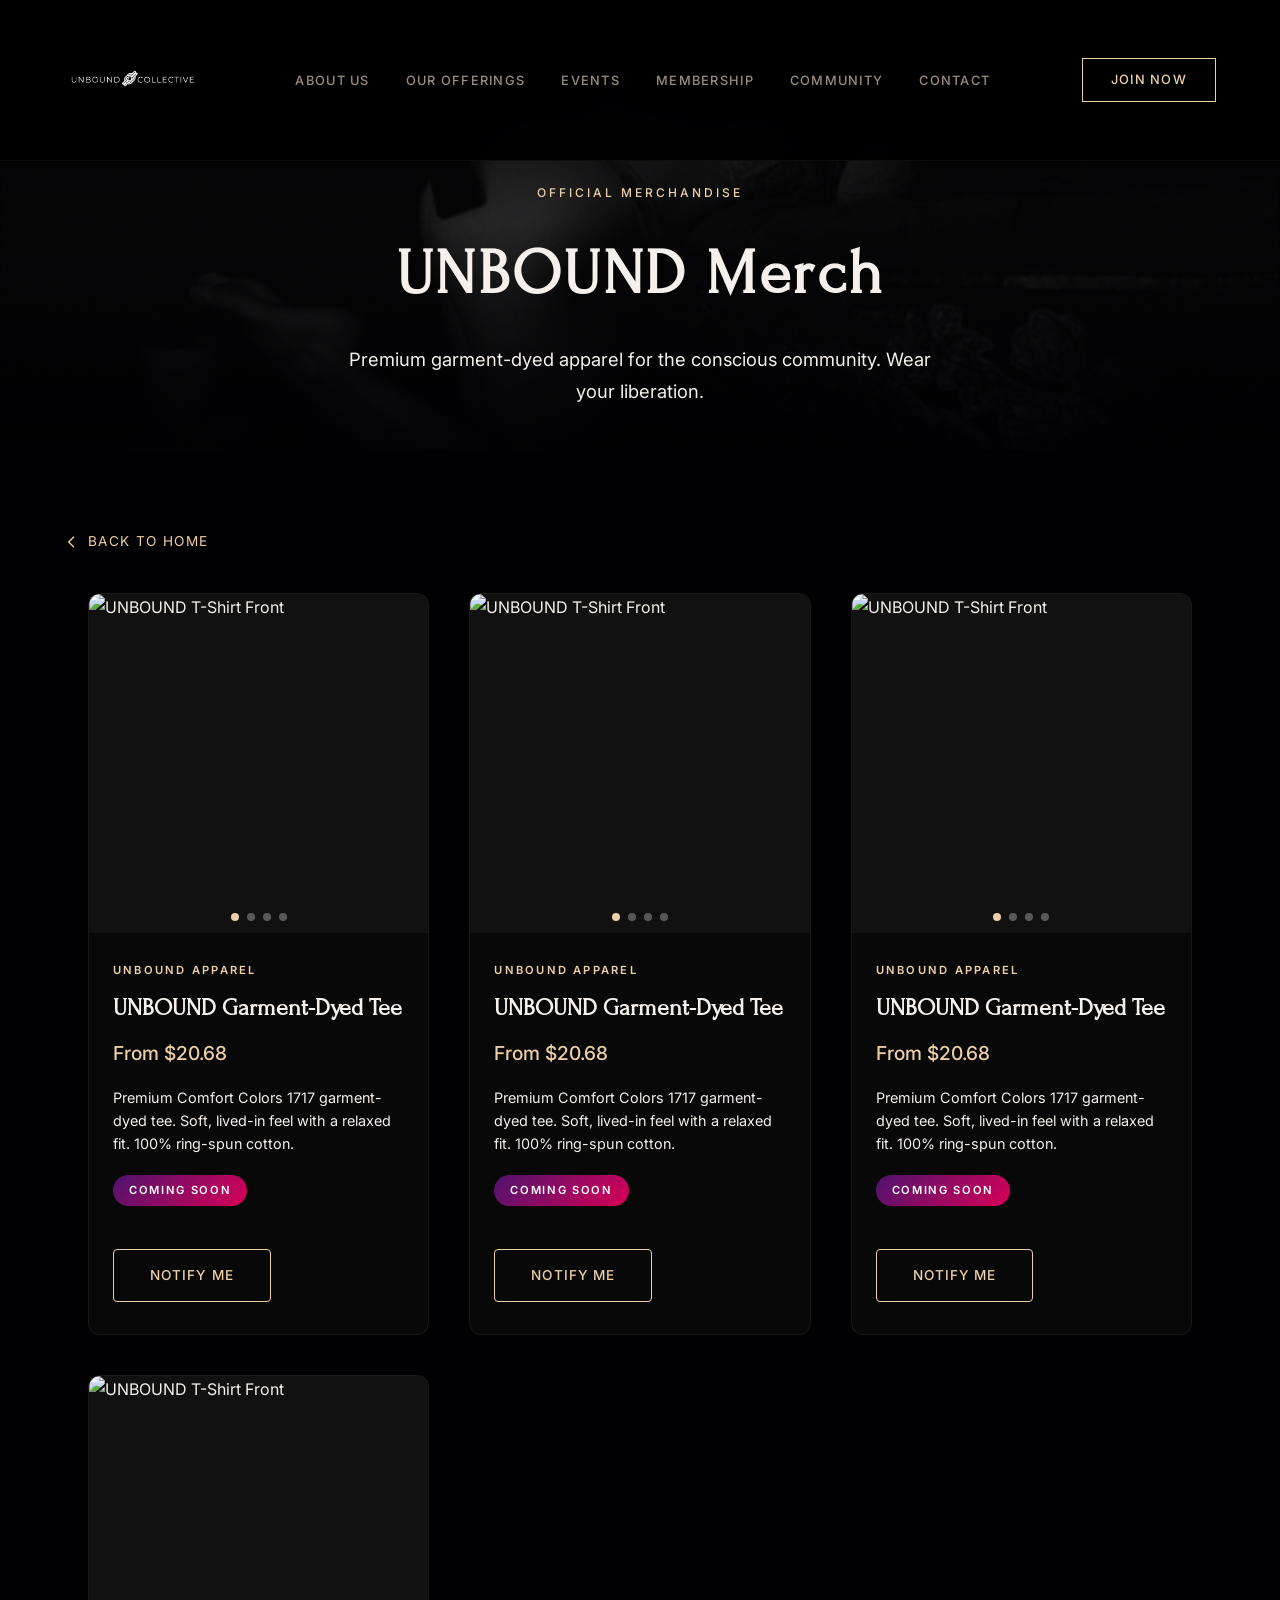
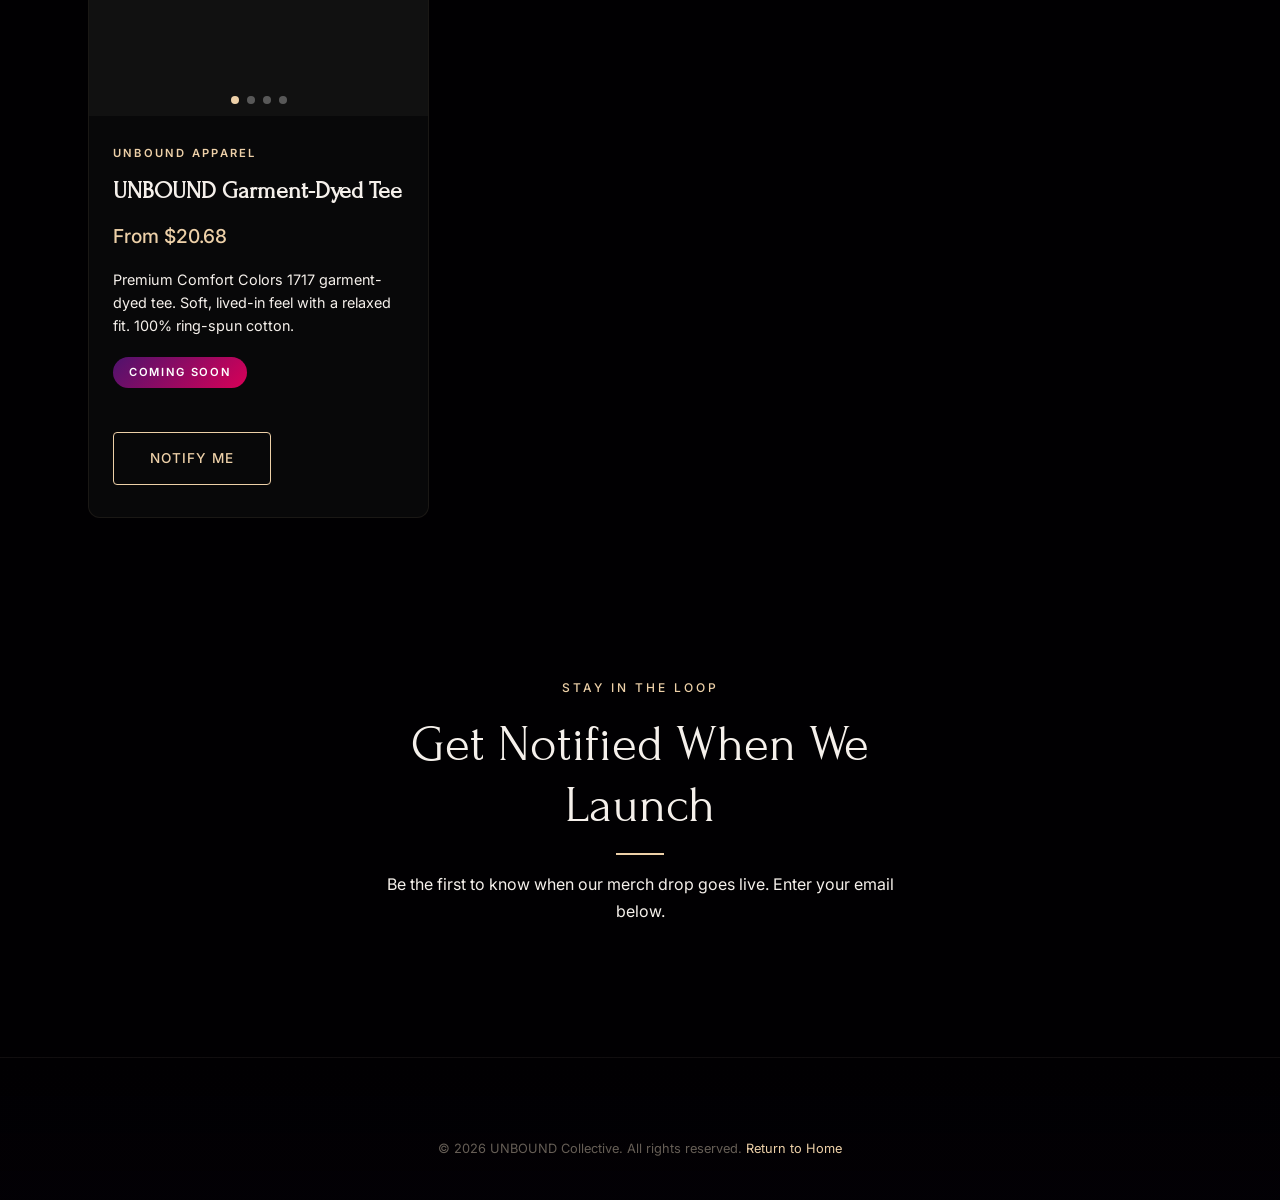
==== commit 3e302921: "Integrate MailerLite signup forms across all pages" ====
--- a/merch.html
+++ b/merch.html
@@ -250,6 +250,15 @@
             }
         }
     </style>
+<!-- MailerLite Universal -->
+<script>
+    (function(w,d,e,u,f,l,n){w[f]=w[f]||function(){(w[f].q=w[f].q||[])
+    .push(arguments);},l=d.createElement(e),l.async=1,l.src=u,
+    n=d.getElementsByTagName(e)[0],n.parentNode.insertBefore(l,n);})
+    (window,document,'script','https://assets.mailerlite.com/js/universal.js','ml');
+    ml('account', '2238939');
+</script>
+<!-- End MailerLite Universal -->
 </head>
 <body>
 
@@ -269,10 +278,10 @@
                 <li><a href="index.html#offerings" class="nav-link">Our Offerings</a></li>
                 <li><a href="index.html#events" class="nav-link">Events</a></li>
                 <li><a href="index.html#membership" class="nav-link">Membership</a></li>
-                <li><a href="https://community.unboundcollective.io" class="nav-link" target="_blank">Community</a></li>
+                <li><a href="https://app.heartbeat.chat/unbound-collective/invitation?code=6G8E4E" class="nav-link" target="_blank">Community</a></li>
                 <li><a href="index.html#contact" class="nav-link">Contact</a></li>
             </ul>
-            <a href="https://community.unboundcollective.io" class="nav-cta" target="_blank">Join Now</a>
+            <a href="https://app.heartbeat.chat/unbound-collective/invitation?code=6G8E4E" class="nav-cta" target="_blank">Join Now</a>
         </div>
     </nav>
 
@@ -439,10 +448,7 @@
             <span class="section-label">STAY IN THE LOOP</span>
             <h2 class="section-title" style="margin-bottom: 16px;">Get Notified When We Launch</h2>
             <p style="color: var(--text-secondary); margin-bottom: 32px;">Be the first to know when our merch drop goes live. Enter your email below.</p>
-            <form class="newsletter-input-group" action="#mailerlite-form" method="POST" style="max-width: 480px; margin: 0 auto;">
-                <input type="email" placeholder="Enter your email address" required aria-label="Email address">
-                <button type="submit" class="btn btn-primary">Notify Me</button>
-            </form>
+            <div class="ml-embedded" data-form="UJIXI6"></div>
         </div>
     </section>
 
